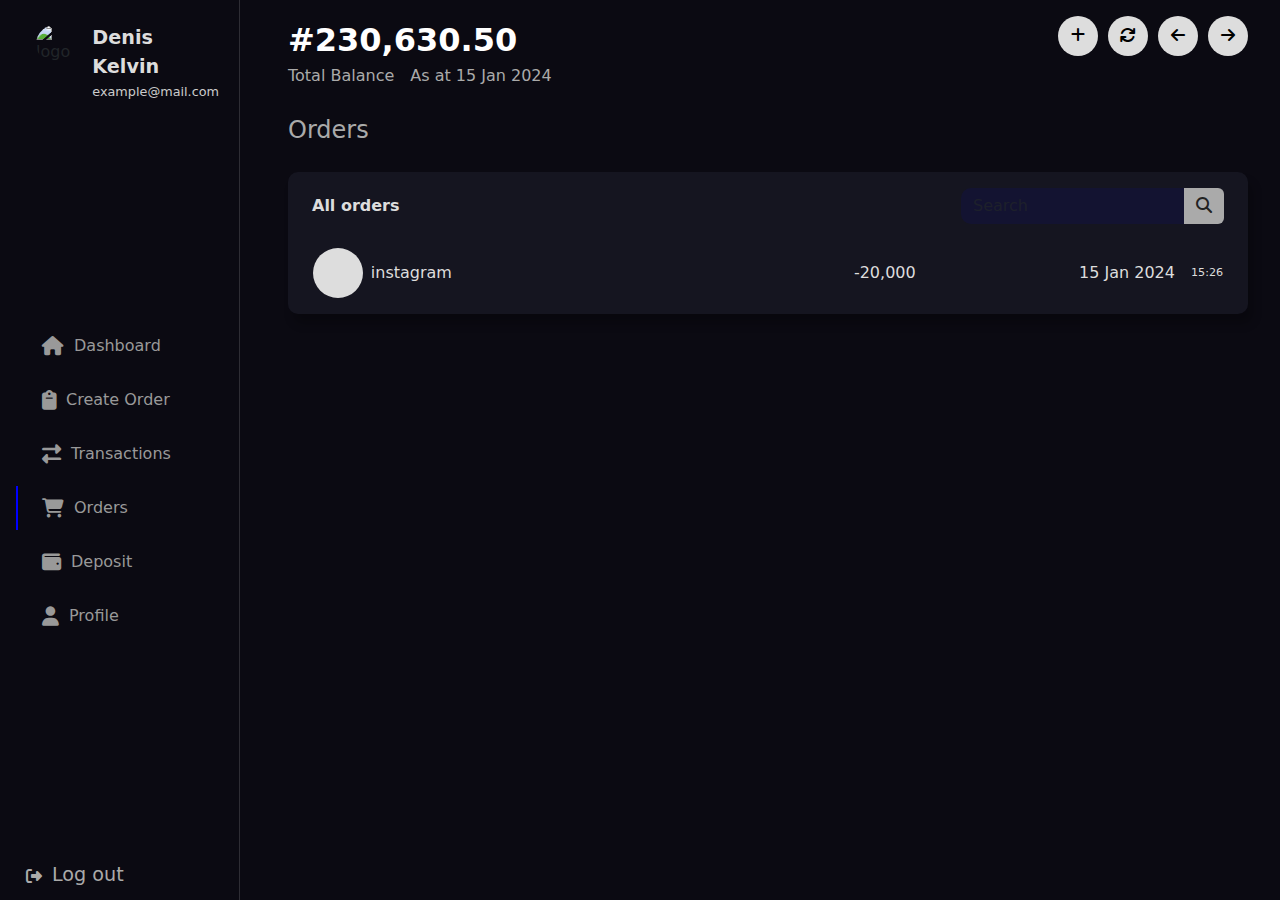
==== allOrders.html @ 399a30d7 "refactor: Improve dashboard.js functionality and optimize code" ====
<!DOCTYPE html>
<html lang="en">
<head>
     <meta charset="UTF-8">
     <meta name="viewport" content="width=device-width, initial-scale=1.0">
     <title>Dashboard</title>
     <!-- BootStrap -->
     <link href="https://cdn.jsdelivr.net/npm/bootstrap@5.3.3/dist/css/bootstrap.min.css" rel="stylesheet" integrity="sha384-QWTKZyjpPEjISv5WaRU9OFeRpok6YctnYmDr5pNlyT2bRjXh0JMhjY6hW+ALEwIH" crossorigin="anonymous">
     <link rel="stylesheet" href="both/bootstrap-5.3.3-dist/css/bootstrap.min.css">
     <link rel="stylesheet" href="both/fontawesome-free-6.4.2-web/css/all.css">
     <!-- Lottie Player -->
      <!-- dotlottie -->
    <script src="https://unpkg.com/@dotlottie/player-component@latest/dist/dotlottie-player.mjs" type="module"></script>
     <link rel="shortcut icon" href="images/eboosterhubs.png" type="image/x-icon">
     <!-- Custom CSS -->
     <!-- <link rel="stylesheet" href="style.css"> -->
     <link rel="stylesheet" href="dashboard.css">
</head>
<body>

     <section class="sidebar">
          <div class="sidebar-wrapper">
               <div class="sidebar-top">
                    <div class="profile">
                         <img src="images/4.jpg" alt="logo">
                    </div>
                    <div class="profile-name">
                         <div class="name">Denis Kelvin</div>
                         <div class="email">example@mail.com</div>
                    </div>
               </div>
               <div class="sidebar-links">
                    <div class="sidebar-link">
                         <a href="/dashboard.html" class="link">
                              <i class="fas fa-house"></i>
                              <span>Dashboard</span>
                         </a>
                    </div>
                    <div class="sidebar-link">
                         <a href="/order.html" class="service link">
                              <i class="fas fa-clipboard"></i>
                              <span>Create Order</span>
                         </a>
                    </div>
                    <div class="sidebar-link">
                         <a href="/transactions.html" class="transaction link">
                              <i class="fas fa-exchange-alt"></i>
                              <span>Transactions</span>
                         </a>
                    </div>
                    <div class="sidebar-link">
                         <a href="/allOrders.html" class="active link">
                              <i class="fas fa-shopping-cart"></i>
                              <span>Orders</span>
                         </a>
                    </div>
                    <div class="sidebar-link">
                         <a href="/deposit.html" class="deposit link">
                              <i class="fas fa-wallet"></i>
                              <span>Deposit</span>
                         </a>
                    </div>
                    <div class="sidebar-link">
                         <a href="/profile.html" class="link">
                              <i class="fas fa-user"></i>
                              <span>Profile</span>
                         </a>
                    </div>
               </div>
               <div class="sidebar-footer">
                    <div class="footer-item">
                         <a href="login.html" class="logout">
                              <i class="fas fa-sign-out-alt"></i>
                              <span>Log out</span>
                         </a>
                    </div>
               </div>
          </div>
     </section>


     <section class="main">
          <section id="orders" class="section orders">
               <div class="sidebar-top profiish">
                    <div class="divpro">
                         <div class="profile">
                              <img src="images/4.jpg" alt="logo">
                         </div>
                         <div class="profile-name">
                              <div class="name">Denis Kelvin</div>
                              <div class="email">example@mail.com</div>
                         </div>
                    </div>
                    <div class="logouts">
                         <a href="login.html" class="logoutss">
                              <i class="fas fa-sign-out-alt"></i>
                         </a>
                    </div>
               </div>
               <div class="d-flex justify-content-between header">
                    <div class="balaces">
                         <div id="balance">#230,630.50</div>
                         <div id="balance-text" class="d-flex gap-3">
                              <div class="text">Total Balance</div>
                              <div class="date">As at 15 Jan 2024</div>
                         </div>
                    </div>
                    <div class="buttons">
                         <button type="button" class="add" id="addOrder"><i class="fa fa-plus"></i></button>
                         <button type="button" class="refresh" id="refreshOrder"><i class="fa fa-refresh"></i></button>
                         <button type="button" class="left"><i class="fa fa-arrow-left"></i></button>
                         <button type="button" class="right"><i class="fa fa-arrow-right"></i></button>
                    </div>
               </div>
               <div class="head my-2">Orders</div>
               <div class="transact">
                    <div class="d-flex justify-content-between align-items-center my-2 heading">
                         <div class="text">All orders</div>
                         <div class="options">
                              <div class="input-group">
                                   <input type="text" class="form-control" id="searchOrders" placeholder="Search">
                                   <button class="btn btn-outline-secondary" type="button" id="searchOrderss"><i class="fa fa-search"></i></button>
                              </div>
                         </div>
                    </div>
                    <div class="mt-3 datalists">
                         <div class="row each">
                              <div class="col-lg-6 col-md-4 d-flex align-items-center gap-2">
                                   <div class="icon"></div>
                                   <div class="trans-type">instagram</div>
                              </div>
                              <div class="col-lg-3 col-md-3 text-center mx-auto d-flex justify-content-center align-items-center">
                                   <div class="trans-amount">-20,000</div>
                              </div>
                              <div class="col-lg-3 col-md-5 ms-auto d-flex justify-content-end align-items-center">
                                   <div class="d-flex align-items-center gap-3">
                                        <div class="trans-date">15 Jan 2024</div>
                                        <div class="trans-time">15:26</div>
                                   </div>
                              </div>
                         </div>
                    </div>
               </div>
          </section>

          <section class="sidebar-links bottom-links">
               <div class="sidebar-link">
                    <a href="#" class="link">
                         <i class="fas fa-house"></i>
                    </a>
               </div>
               <div class="sidebar-link">
                    <a href="/order.html" class="service link">
                         <i class="fas fa-clipboard"></i>
                    </a>
               </div>
               <div class="sidebar-link">
                    <a href="/transactions.html" class="transaction link">
                         <i class="fas fa-exchange-alt"></i>
                    </a>
               </div>
               <div class="sidebar-link">
                    <a href="/allOrders.html" class="active link">
                         <i class="fas fa-shopping-cart"></i>
                    </a>
               </div>
               <div class="sidebar-link">
                    <a href="/deposit.html" class="link">
                         <i class="fas fa-wallet"></i>
                    </a>
               </div>
               <div class="sidebar-link">
                    <a href="/profile.html" class="link">
                         <i class="fas fa-user"></i>
                    </a>
               </div>
          </section>
     </section>

     <div id="alerting"></div>
     <svg xmlns="http://www.w3.org/2000/svg" class="d-none">
          <symbol id="check-circle-fill" viewBox="0 0 16 16">
            <path d="M16 8A8 8 0 1 1 0 8a8 8 0 0 1 16 0zm-3.97-3.03a.75.75 0 0 0-1.08.022L7.477 9.417 5.384 7.323a.75.75 0 0 0-1.06 1.06L6.97 11.03a.75.75 0 0 0 1.079-.02l3.992-4.99a.75.75 0 0 0-.01-1.05z"/>
          </symbol>
          <symbol id="info-fill" viewBox="0 0 16 16">
            <path d="M8 16A8 8 0 1 0 8 0a8 8 0 0 0 0 16zm.93-9.412-1 4.705c-.07.34.029.533.304.533.194 0 .487-.07.686-.246l-.088.416c-.287.346-.92.598-1.465.598-.703 0-1.002-.422-.808-1.319l.738-3.468c.064-.293.006-.399-.287-.47l-.451-.081.082-.381 2.29-.287zM8 5.5a1 1 0 1 1 0-2 1 1 0 0 1 0 2z"/>
          </symbol>
          <symbol id="exclamation-triangle-fill" viewBox="0 0 16 16">
            <path d="M8.982 1.566a1.13 1.13 0 0 0-1.96 0L.165 13.233c-.457.778.091 1.767.98 1.767h13.713c.889 0 1.438-.99.98-1.767L8.982 1.566zM8 5c.535 0 .954.462.9.995l-.35 3.507a.552.552 0 0 1-1.1 0L7.1 5.995A.905.905 0 0 1 8 5zm.002 6a1 1 0 1 1 0 2 1 1 0 0 1 0-2z"/>
          </symbol>
     </svg>

     <!-- Bootstrap  -->
     <script src="https://cdn.jsdelivr.net/npm/@popperjs/core@2.11.8/dist/umd/popper.min.js" integrity="sha384-I7E8VVD/ismYTF4hNIPjVp/Zjvgyol6VFvRkX/vR+Vc4jQkC+hVqc2pM8ODewa9r" crossorigin="anonymous"></script>
     <script src="https://cdn.jsdelivr.net/npm/bootstrap@5.3.3/dist/js/bootstrap.min.js" integrity="sha384-0pUGZvbkm6XF6gxjEnlmuGrJXVbNuzT9qBBavbLwCsOGabYfZo0T0to5eqruptLy" crossorigin="anonymous"></script>
     <script src="both/bootstrap-5.3.3-dist/js/bootstrap.bundle.min.js"></script>
     <!-- Font Awsome -->
     <script src="https://kit.fontawesome.com/2a49fbdbb8.js" crossorigin="anonymous"></script>
     <!-- Lottie Player -->
     <script src="https://unpkg.com/@lottiefiles/lottie-player@latest/dist/lottie-player.js"></script>
     <script src="dashboard.js"></script>
</body>
</html>
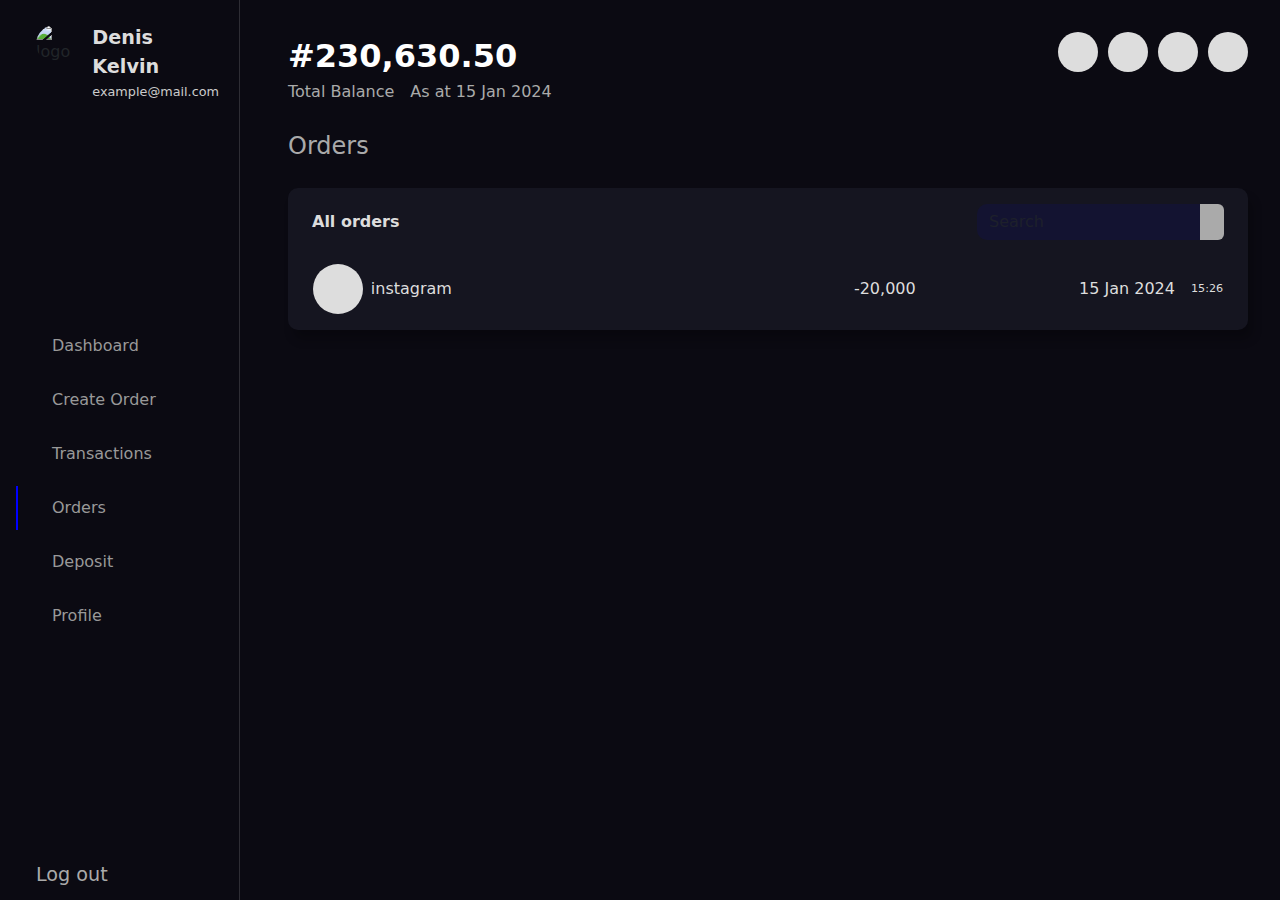
==== commit c3ba0332: "Refactor CSS for responsive design and remove unused code" ====
--- a/allOrders.html
+++ b/allOrders.html
@@ -6,8 +6,6 @@
      <title>Dashboard</title>
      <!-- BootStrap -->
      <link href="https://cdn.jsdelivr.net/npm/bootstrap@5.3.3/dist/css/bootstrap.min.css" rel="stylesheet" integrity="sha384-QWTKZyjpPEjISv5WaRU9OFeRpok6YctnYmDr5pNlyT2bRjXh0JMhjY6hW+ALEwIH" crossorigin="anonymous">
-     <link rel="stylesheet" href="both/bootstrap-5.3.3-dist/css/bootstrap.min.css">
-     <link rel="stylesheet" href="both/fontawesome-free-6.4.2-web/css/all.css">
      <!-- Lottie Player -->
       <!-- dotlottie -->
     <script src="https://unpkg.com/@dotlottie/player-component@latest/dist/dotlottie-player.mjs" type="module"></script>
@@ -133,7 +131,7 @@
                                    <div class="trans-amount">-20,000</div>
                               </div>
                               <div class="col-lg-3 col-md-5 ms-auto d-flex justify-content-end align-items-center">
-                                   <div class="d-flex align-items-center gap-3">
+                                   <div class="d-flex align-items-center gap-3 dates">
                                         <div class="trans-date">15 Jan 2024</div>
                                         <div class="trans-time">15:26</div>
                                    </div>
@@ -193,7 +191,6 @@
      <!-- Bootstrap  -->
      <script src="https://cdn.jsdelivr.net/npm/@popperjs/core@2.11.8/dist/umd/popper.min.js" integrity="sha384-I7E8VVD/ismYTF4hNIPjVp/Zjvgyol6VFvRkX/vR+Vc4jQkC+hVqc2pM8ODewa9r" crossorigin="anonymous"></script>
      <script src="https://cdn.jsdelivr.net/npm/bootstrap@5.3.3/dist/js/bootstrap.min.js" integrity="sha384-0pUGZvbkm6XF6gxjEnlmuGrJXVbNuzT9qBBavbLwCsOGabYfZo0T0to5eqruptLy" crossorigin="anonymous"></script>
-     <script src="both/bootstrap-5.3.3-dist/js/bootstrap.bundle.min.js"></script>
      <!-- Font Awsome -->
      <script src="https://kit.fontawesome.com/2a49fbdbb8.js" crossorigin="anonymous"></script>
      <!-- Lottie Player -->
--- a/style.css
+++ b/style.css
@@ -3,7 +3,7 @@
      margin: 0;
      padding: 0;
      box-sizing: border-box;
-     font-family: 'Poppins', sans-serif;
+     font-family: 'Clash Display', sans-serif;
 }
 :root{
      --primary-color: #0000ff;
@@ -11,14 +11,34 @@
      --dark-color: #333;
      --black: #000;
 }
+body::-webkit-scrollbar{
+     display: none;
+}
+img{
+     width: 100%;
+     height: 100%;
+     object-fit: cover;
+}
+/* h1,h2,h3,h4,h5,h6,p,span,i,div{
+     /* z-index: 2 !important; 
+} */
+h1{
+     font-size: 60px !important;
+}
+
+p{
+     font-size: 20px;
+     opacity: 70%;
+}
 body{
-     background: #242424;
      width: 100vw!important;
      overflow-x: hidden;
      color: var(--secondary-color);
+     background-color: #0b0a12;
+     /* background: #151520; */
 }
 a{
-     text-decoration: none;
+     text-decoration: none !important;
      color: var(--primary-color);
 }
 
@@ -45,14 +65,19 @@
           color: var(--primary-color)!important;
      }
      .btn{
-          border-radius: 25px;
+          border-radius: 10px;
+          border: none;
+          display: flex;
+          align-items: center;
+          gap: 10px;
+          
      }
      .login, .login:hover{
           border: none;
           color: #eee;
      }
      .sign, .sign:hover{
-          background-color: var(--primary-color);
+          background: linear-gradient(#000086,#0000ff);
           color: var(--secondary-color);
      }
      .btn:hover{
@@ -60,14 +85,51 @@
      }
      .navbar-toggler{
           border: none;
-          color: var(--primary-color)!important;
-     }
+          color: #fff!important;
+     }
+}
+section{
+     background: linear-gradient();
+     position: relative;
+     padding: 6rem 10px !important;
+}
+section::after{
+     content: '';
+     position: absolute;
+    width: 200px;
+    height: 200px;
+    background: #0000ff;
+    filter: blur(100px);
+    left: 0 !important;
+    top: 0 !important;
+    border-radius: 50%;
+    
+}
+section::before{
+     content: '';
+     position: absolute;
+     opacity: 50%;
+    width: 200px;
+    height: 200px;
+    background: #0000ff;
+    filter: blur(100px);
+    right: 0 !important;
+    bottom: 0 !important;
+    border-radius: 50%;
+    
+}
+.h-box{
+     width: 400px;
+     height: 500px;
+     background: linear-gradient(#0000ff,#000086,#0a66c2);
 }
 #hero{
-     height: 100vh!important;
-     background: linear-gradient(to right, rgba(0,0,0,0.8), rgba(0,0,0,0.4)),url(images/4-min.jpg);
+     
+     /* background: linear-gradient(to right, rgba(0,0,0,0.8), rgba(0,0,0,0.4)),url(images/4-min.jpg); */
      background-size: cover;
      background-position: top;
+     padding: 0vw  !important;
+     background-repeat: no-repeat;
      .container{
           .text{
                width: 80%;
@@ -138,92 +200,71 @@
      }
 }
 #services{
-     padding: 10vw 0;
-     .img{
+     padding: 2vw 0;
+     .heading{
+          h1{
+               color: #ccc;
+               font-size: 3rem;
+          }
+          h6{
+               color: #aaa;
+               font-size: 1.5rem;
+          }
+     }
+     .createOrde{
+          overflow-x: scroll;
+     }
+     .cards{
           display: flex;
-          flex-direction: column;
-          justify-content: center;
-          border-radius: 25px!important;
-          img{
-               width: 100%;
-               border-radius: 25px!important;
-               height: 100%;
-               object-fit: cover;
-          }
-     }
-     .textss{
-          display: flex;
-          flex-direction: column;
-          justify-content: center;
-          h1{
-               font-size: 3rem;
+          width: max-content;
+          gap: 30px;
+          .card{
+               width: 50vw;
+               height: 50vh;
+               border-radius: 25px;
+          }
+          .icon{
+               top: 2%;
+               right: 2%;
+               i{
+                    font-size: 10rem;
+                    color: #ffffff8e;
+               }
+          }
+          .text{
+               font-size: 5rem;
+               color: #fff;
                font-weight: 600;
-               margin: -10px 0;
-          }
-          h6{
-               font-size: 2.5rem;
-               margin-left: 15px;
-               margin-top: 60px;
-               font-weight: 200;
-          }
-          .service{
-               display: grid;
-               grid-template-columns: repeat(3, 1fr);
-               row-gap: 10px;
-               .item{
-                    display: flex;
-                    flex-direction: column;
-                    justify-content: center;
-                    align-items: center;
-                    .icon{
-                         font-size: 3.5rem;
-                         color: var(--secondary-color);
-                         display: flex;
-                         justify-content: center;
-                         align-items: center;
-                         width: 100%;
-                         height: 150px;
-                         .fa, .fab{
-                              border-radius: 25px!important;
-                              display: flex;
-                              justify-content: center;
-                              align-items: center;
-                              height: 100%;
-                              width: 150px;
-                         }
-                         .fa-youtube{
-                              background-color: #ff0000;
-                         }
-                         .fa-instagram{
-                              background-color: #c32aa3;
-                         }
-                         .fa-facebook{
-                              background-color: #1877f2;
-                         }
-                         .fa-twitter{
-                              background-color: #1da1f2;
-                         }
-                         .fa-linkedin{
-                              background-color: #0a66c2;
-                         }
-                         .fa-tiktok{
-                              background-color: #ee1d52;
-                         }
-                    }
-                    .icon:hover{
-                         animation: echo 5s infinite;
-                    }
-                    .text{
-                         margin: 10px 0;
-                         font-size: 1rem;
-                         color: #ccc;                    
-                    }
-               }
-          }
+               z-index: 10;
+               letter-spacing: 1px;
+               margin-top: 10rem;
+          }
+     }
+     .youtube{
+          background-color: #ff0000;
+     }
+     .instagram{
+          background-color: #c32aa3;
+     }
+     .facebook{
+          background-color: #1877f2;
+     }
+     .twitter{
+          background-color: #1da1f2;
+     }
+     .linkedin{
+          background-color: #0a66c2;
+     }
+     .tiktok{
+          background-color: #ee1d52;
+     }
+     ::-webkit-scrollbar{
+          display: none;
      }
 }
 #product-features{
      padding: 10vw 0;
+     padding-bottom: 0;
      h1{
           color: #ccc;
           font-size: 3rem;
@@ -231,22 +272,32 @@
           margin-bottom: 50px;
      }
      .feature-box{
-          display: flex;
-          flex-direction: column;
-          justify-content: center;
+         display: grid;
+         grid-template-rows: 1fr 1fr 1fr;
           align-items: center;
+          background: #2c2c8b;
+          background: linear-gradient(145deg,#000086, #121262, #010152, #1b1b74);
+          border: 5px solid #0a66c263;
+          border-radius: 20px;
+          height: 250px;
           /* text-align: center; */
+          .feature-head{
+               display: flex;
+               align-items: center;
+               grid-row: span 2 / span 2;
+               gap: 10px;
+          }
           .feature-image{
-               width: 100%;
-               height: 200px;
+               /* height: 200px; */
+               width: 30%;
           }
           .feature-title{
                color: #f0f0ff;
                font-weight: 600;
-               font-size: 1.5rem;
+               font-size: 1.1rem;
           }
           .feature-description{
-               font-size: 1rem;
+               font-size: 15px;
                text-align: left;
                color: #aaa!important;
           }
@@ -254,6 +305,7 @@
 }
 #how-it-works{
      padding: 10vw 0;
+     padding-bottom: 0;
      h1{
           color: #ccc;
           font-size: 3rem;
@@ -288,15 +340,17 @@
 }
 #social {
      padding: 10vw 0;
-     background-color: #242424;
+     padding-bottom: 0;
+     /* background-color: #242424; */
      display: flex;
      justify-content: center;
      align-items: center;
      .container {
           border-radius: 25px;
-          padding: 2rem;
+          padding: 4rem;
           /* box-shadow: 0px 0px 10px var(--black); */
-          background-color: var(--dark-color);
+          background: linear-gradient(145deg,#000086, #121262, #010152, #1b1b74);
+          border: 5px solid #0a66c263;
           /* background-color: #242424; */
           display: flex;
           flex-direction: column;
@@ -358,6 +412,7 @@
 }
 #why{
      padding: 10vw 0;
+     padding-bottom: 0;
      h1{
           color: #ccc;
           font-size: 3rem;
@@ -384,11 +439,11 @@
                     font-weight: 700;
                     margin-bottom: 10px;
                     font-size: 1.5rem;
-               }
-               .text{
-                    color: #ccc;
-                    font-size: 1rem;
-               }
+               }#social {
+                    .contact-info p {
+                        margin: 0.5rem 0;
+                    }
+                }
           }
      }
 }
@@ -397,6 +452,7 @@
 }
 #faqs{
      padding: 10vw 0;
+     padding-bottom: 0;
      .text{
           text-align: left!important;
           color: #ccc;
@@ -408,7 +464,6 @@
                margin-bottom: 30px;
           }
           p{
-               font-size: 1rem;
                width: 80%;
           }
      }     
@@ -447,6 +502,7 @@
 }
 #testimonials{
      padding: 10vw 0;
+     padding-bottom: 0;
      h1{
           color: #ccc;
           font-size: 3rem;
@@ -454,35 +510,41 @@
           margin-bottom: 100px;
      }
      .testimonial-card {
-          background-color: var(--dark-color);
           padding: 20px;
-          border-radius: 25px;
-          box-shadow: 0 4px 8px rgba(0, 0, 0, 0.1);
+          display: grid;
+         grid-template-rows: 1fr 1fr 1fr;
+          align-items: center;
+          background: #2c2c8b;
+          background: linear-gradient(145deg,#000086, #121262, #010152, #1b1b74);
+          border: 5px solid #0a66c263;
+          border-radius: 20px;
+          height: 250px;
      }
      .testimonial-card .quote {
-          font-size: 18px;
           font-style: italic;
           margin-bottom: 15px;
+          color: #ccc;
      }      
      .testimonial-card .author {
           font-weight: bold;
           margin-bottom: 5px;
-          color: #000086;
+          color: #fff;
      }
      .testimonial-card .position {
-          font-size: 14px;
+          color: #777;
+
      }  
 }
 footer{
      padding: 5vw 0;
      padding-bottom: 0;
-     background-color: #111;
+     background-color: #090910;
      a{
           color: #cccccc;
      }
      #footer{
           display: grid;
-          grid-template-columns: repeat(4, 1fr);
+          grid-template-columns: 1fr 1fr;
           gap: 50px;
           padding-bottom: 5vw;
           .one{
@@ -514,17 +576,34 @@
                }
           }
      }
+     .middles{
+          display: grid;
+          grid-template-columns: 1fr 1fr;
+        }
+     .last{
+          margin-top: 20px;
+          padding: 20px 5vw;
+          border-top: 1px solid #333;
+          font-size: 0.7rem;
+          text-align: center;
+     }
+}
+#suscribe{
+     display: flex;
+     justify-content: center;
      .subscribe-forms{
-          h1{
-               font-size: 0.7rem;
+          h2{
+               width: 70%;
+               text-align: center;
                color: var(--secondary-color);
-               margin-bottom: 20px;
+               margin-bottom: 5rem;
           }
           .subscribe-form {
+               width: 100%;
                display: flex;
                flex-direction: column;
-               gap: 10px;
-               width: 300px;
+               justify-content: center;
+               gap: 20px;
                height: 35px;
                .subscribe-input {
                     width: 100%;
@@ -540,9 +619,10 @@
                }        
                .subscribe-btn {
                     width: max-content;
+                    margin: 0 auto;
                     height: max-content;
                     background-color: var(--primary-color);
-                    font-size: 0.7rem;
+                    font-size: 1rem;
                     border: none;
                     padding: 7px 40px;
                     border-radius: 25px;
@@ -555,21 +635,35 @@
                }
           }
      }
-     .last{
-          margin-top: 20px;
-          padding: 20px 5vw;
-          border-top: 1px solid #333;
-          font-size: 0.7rem;
+}
+.nav2{
+     display: flex;
+     flex-direction: row;
+     justify-content: space-between;
+     width: 100vw;
+     padding: 0 2rem;
+     .navbar-brand{
           text-align: center;
+          h1{
+               font-size: 2rem!important;
+               margin-bottom: 0;
+               color: #fff;
+          }
      }
 }
 @media (max-width: 800px){
-     .container{
+     section::before, section::after{
+          z-index: -1;
+     }
+     section {
+          padding: 6rem 0 !important;
+     }
+     .container {
           max-width: 100vw!important;
           width: 100vw !important;
           overflow: hidden;
-     }
-     .navbar-collapse{
+      }
+      .navbar-collapse {
           background-color: #333;
           width: 100%;
           left: 0;
@@ -577,299 +671,410 @@
           position: absolute;
           top: 10vh;
           z-index: 100;
-     }
-     #hero{
-          .text{
-               width: 100vw;
-               height: 80vh;
-               padding: 0 10px;
+      }
+      #hero {
+          /* height: 70vh!important; */
+          p {
+               width: 90%!important;
+          }
+          .col-lg-6{
+               width: 100%!important;
+          }
+          .row{
+               gap: 2rem;
+          }
+      }
+      #services {
+          padding: 1rem;
+          .heading{
+               h1{
+                    font-size: 2.5rem!important;
+               }
+               h6{
+                    font-size: 1.5rem;
+               }
+          }
+          .cards {
+               .card {
+                    width: 10rem!important;
+                    height: 8rem;
+                    .icon{
+                         i{
+                              font-size: 4rem;
+                         }
+                    }
+                    .text {
+                         font-size: 1.2rem;
+                         color: #fff;
+                         font-weight: 600;
+                         z-index: 10;
+                         letter-spacing: 1px;
+                         margin-top: 4rem;
+                    }
+               }
+          }
+          ::-webkit-scrollbar{
+               display: none;
+          }
+     }
+      #social {
+          width: 100vw;
+          .title {
+              font-size: 2rem;
+          }
+          .container {
+              .text-content {
+                  width: 100%;
+              }
+              .support-description {
+                  font-size: 1rem;
+                  width: 100%!important;
+              }
+              .contact-info {
+                  width: 100%;
+              }
+          }
+      }
+      #why {
+          .reasons {
+              grid-template-columns: 1fr;
+              width: 90%;
+              margin: 0 auto;
+              .reason {
+                  margin: 0 auto;
+                  .imag {
+                      font-size: 2rem;
+                  }
+                  .topic {
+                      font-size: 1.3rem;
+                  }
+                  .text {
+                      font-size: 1rem;
+                  }
+              }
+          }
+      }
+      #faqs {
+          .text {
+              h1 {
+                  text-align: center!important;
+              }
+              p {
+                  width: 100%!important;
+              }
+              .btn-outline-light {
+                  padding: 10px 20px;
+                  font-size: 1rem;
+                  margin-top: 20px;
+                  margin-bottom: 20px;
+              }
+          }
+      }
+      #testimonials {
+          .testimonial-card {
+              padding: 10px;
+          }
+          .row {
+              flex-wrap: wrap;
+              justify-content: center;
+          }
+      }
+      footer {
+           .container{
+                overflow: visible!important;
+           }
+               #footer{
+                    grid-template-columns: repeat(2, 1fr);
+                    .one{
+                         .navbar-brand{
+                              font-size: 1.5rem;
+                              img{
+                                   width: 40px;
+                                   height: 40px;
+                              }
+                         }
+                         .story{
+                              font-size: 1rem;
+                         }
+                    }
+                    .two{
+                         display: flex;
+                         justify-content: center;
+                         gap: 20px;
+                         font-size: 1rem;
+                    }
+                    .three, .four{
+                         h1{
+                              font-size: 0.7rem;
+                         }
+                         .links{
+                              a{
+                                   font-size: 0.5rem;
+                              }
+                         }
+                    }
+               }
+               .subscribe-forms{
+                    h1{
+                         font-size: 1rem;
+                    }
+               }
+          }
+          .subscribe-forms {
+              h1 {
+                  font-size: 1rem;
+              }
+          }
+          .last {
+              margin-top: 50px;
+              font-size: 0.5rem;
+              width: 100vw;
+              grid-template-columns: repeat(4, 1fr);
+          }
+      #how-it-works {
+          h1{
+               font-size: 3rem!important;
+          }
+          .row {
+              width: 95%;
+              margin: 0 auto;
+          }
+      }
+      #product-features {
+          text-align: center;
+          h1 {
+              font-size: 3rem!important;
+          }
+      }
+      .col-6 {
+          width: 100%;
+      }
+      .nav2{
+          display: flex;
+          flex-direction: column;
+          justify-content: center;
+          align-items: center;
+          .navbar-brand{
+               text-align: center;
                h1{
                     font-size: 2rem!important;
-               }
-               p{
-                    font-size: 1rem!important;
-               }
-          }
-     }
-    #services{
-          .img{
-               display: none!important;
-          }
-          .textss{
-               h1{
-                    margin-left: 20px;
-                    font-size: 2rem;
-               }
-               h6{
-                    margin-left: 20px;
-                    font-size: 1.5rem;
-               }
-               .service{
-                    .item{
-                         .icon{
-                              font-size: 2.5rem;
-                         }
-                         .text{
-                              font-size: 1.2rem;
-                         }
-                    }
-               }
-          }
-     }
-     #social{
-          width: 100vw;
+                    margin-bottom: 0;
+               }
+          }
+          .collapses .navbar-nav{
+               display: flex;
+               flex-direction: row!important;
+               justify-content: space-between;
+               gap: 50px;
+               align-items: center;
+          }
+          .collapses{
+               overflow-x: hidden;
+               width: 100vw;
+               .navbar-nav{
+                    overflow-x: scroll;
+                    padding: 0 20px;
+                    /* gap: 50px!important; */
+                    /* justify-content: center; */
+               }
+               ::-webkit-scrollbar{
+                    display: none;
+               }
+          }
+      }
+      #faqs {
+          .text {
+              p {
+               text-align: center;
+              }
+          }
+     }
+     .cos{
+          display: none!important;
+     }
+     .heading{
+          padding: 0 1rem;
+     }
+     #product-features .row{
+          padding: 0 0.5rem;
+     }
+     #social {
+          .contact-info p {
+               font-size: 12px;
+          }
+      }
+}
+@media (min-width: 300px) and (max-width: 750px) {
+     .container {
+         max-width: 100vw!important;
+         width: 100vw !important;
+         overflow: hidden;
+     }
+     .navbar-collapse {
+         background-color: #333;
+         width: 100%;
+         left: 0;
+         padding: 30px;
+         position: absolute;
+         top: 15vh;
+         z-index: 100;
+     }
+     #hero {
+         height: max-content!important;
+     }
+     #social {
+         width: 100vw;
+         .title {
+             font-size: 2rem;
+         }
+         .container {
+             .text-content {
+                 width: 100%;
+             }
+             .support-description {
+                 font-size: 1rem;
+                 width: 100%!important;
+             }
+             .contact-info {
+                 width: 100%;
+             }
+         }
+     }
+     #why {
+          h1{
+               font-size: 2.5rem!important;
+          }
+         .reasons {
+             grid-template-columns: 1fr;
+             width: 90%;
+             margin: 0 auto;
+             .reason {
+                 margin: 0 auto;
+                 .imag {
+                     font-size: 2rem;
+                 }
+                 .topic {
+                     font-size: 1.3rem;
+                 }
+                 .text {
+                     font-size: 1rem;
+                     text-align: center;
+                 }
+             }
+         }
+     }
+     #faqs {
+         .text {
+             h1 {
+               font-size: 2.5rem!important;
+               text-align: center!important;
+             }
+             p {
+                 width: 100%!important;
+             }
+             .btn-outline-light {
+                 padding: 10px 20px;
+                 font-size: 1rem;
+                 margin-top: 20px;
+                 margin-bottom: 20px;
+             }
+         }
+     }
+     #testimonials {
+          h1{
+               font-size: 2.5rem!important;
+
+          }
+         .testimonial-card {
+             padding: 10px;
+         }
+         .row {
+             flex-wrap: wrap;
+             justify-content: center;
+         }
+     }
+     footer {
           .container{
-               .text-content{
-                    width: 100%;
-               }
-               .support-description {
-                    width: 80%;
-               }
-               .contact-info{
-                    width: 100%;
-               }
-          }
-     }
-     #why{
-          .reasons{
-               grid-template-columns: 1fr;
-               .reason{
-                    margin: 0 auto;
-                    .imag{
-                         font-size: 2rem;
-                    }
-                    .topic{
-                         font-size: 1.3rem;
-                    }
-                    .text{
+               overflow: visible!important;
+          }
+         #footer {
+             grid-template-columns: 1fr!important;
+             .one {
+                 .navbar-brand {
+                     font-size: 1.5rem;
+                     img {
+                         width: 40px;
+                         height: 40px;
+                     }
+                 }
+                 .story {
+                     font-size: 1rem;
+                 }
+             }
+             .two {
+                 display: flex;
+                 justify-content: center;
+                 gap: 20px;
+                 font-size: 1rem;
+                 width: 50%;
+             }
+             .three {
+               width: 50%;
+                 h1 {
+                     font-size: 1rem;
+                 }
+                 .links {
+                     a {
                          font-size: 1rem;
-                    }
-               }
-          }
-     }
-     #faqs{
-          .btn-outline-light{
-               padding: 10px 20px;
-               font-size: 1rem;
-          }
-     }
-     #testimonials{
-          .testimonial-card{
-               padding: 10px;
-          }
-          .testimonial-card .quote{
-               font-size: 1rem;
-          }
-          .testimonial-card .author{
-               font-size: 1rem;
-          }
-          .testimonial-card .position{
-               font-size: 0.8rem;
-          }
-          .row{      
-               flex-wrap: wrap;
+                     }
+                 }
+             }
+             .middles{
+               display: flex;
                justify-content: center;
-          }
-     }
-     footer{
-          #footer{
-               grid-template-columns: repeat(2, 1fr);
-               .one{
-                    .navbar-brand{
-                         font-size: 1.5rem;
-                         img{
-                              width: 40px;
-                              height: 40px;
-                         }
-                    }
-                    .story{
-                         font-size: 0.5rem;
-                    }
-               }
-               .two{
-                    display: flex;
-                    justify-content: center;
-                    gap: 20px;
-                    font-size: 1rem;
-               }
-               .three, .four{
-                    h1{
-                         font-size: 0.7rem;
-                    }
-                    .links{
-                         a{
-                              font-size: 0.5rem;
-                         }
-                    }
-               }
-          }
-          .subscribe-forms{
-               h1{
-                    font-size: 1rem;
-               }
-          }
-     }
-     #how-it-works{
-          .row{
-               width: 95%;
-               margin: 0 auto;
-          }
-     }
-     #why{
-          .reasons{
-               width: 90%;
-               margin: 0 auto;
-          }
-     }
-}
-@media (max-width: 450px){
-     #hero{
+             }
+         }
+         .subscribe-forms {
+             h1 {
+                 font-size: 1rem;
+             }
+         }
+         .last {
+             margin-top: 50px;
+             font-size: 0.5rem;
+             width: 100vw;
+             grid-template-columns: repeat(4, 1fr);
+         }
+     }
+     #how-it-works {
+         .row {
+             width: 95%;
+             margin: 0 auto;
+         }
+     }
+     #product-features {
+         text-align: center;
+         h1 {
+             font-size: 2.5rem!important;
+         }
+         .feature-description{
+          text-align: center!important;
+         }
+         .feature-box{
+          box-shadow: 0 4px 8px rgba(0, 0, 0, 0.1);
+         }
+     }
+     .col-6 {
+         width: 100%;
+     }
+     #suscribe {
+          .subscribe-forms {
+              h2 {
+               font-size: 2rem;
+              }
+          }
+     }
+     .subscribe-form {
           height: max-content!important;
-          .text {
-               height: 75vh!important;
-               h1{
-                    font-size: 1.5rem!important;
-               }
-               p{
-                    font-size: 0.8rem!important;
-                    width: 90%;
-               }
-          }
-     }
-     .service{
-          grid-template-columns: repeat(2, 1fr)!important;
-          row-gap: 0!important;
-          margin-left: 10px;
-          .item{
-               height: 80%!important;
-          }
-          .fa, .fab {
-               /* height: 60%!important; */
-               width: 80%!important;
-          }
-          .text{
-               margin: 0!important;
-          }
-     }
-     #product-features {
-          text-align: center;
-          h1{
-               font-size: 2rem!important;
-          }
-      }
-     .col-6{
-          width: 100%;
-     }
-     #faqs{
-          .text{
-               h1{
-                    text-align: center!important;
-               }
-               p{
-                    width: 100%!important;
-               }
-               .btn-outline-light{
-                    margin-top: 20px;
-                    margin-bottom: 20px;
-               }
-          }
-     }
-     footer{
-          #footer{
-               grid-template-columns: 1fr!important;
-               .one{
-                    .navbar-brand{
-                         font-size: 1.5rem;
-                         img{
-                              width: 40px;
-                              height: 40px;
-                         }
-                    }
-                    .story{
-                         font-size: 0.5rem;
-                    }
-               }
-               .two{
-                    display: flex;
-                    justify-content: center;
-                    gap: 20px;
-                    font-size: 1rem;
-               }
-               .three, .four{
-                    h1{
-                         font-size: 0.7rem;
-                    }
-                    .links{
-                         a{
-                              font-size: 0.5rem;
-                         }
-                    }
-               }
-          }
-          .subscribe-forms{
-               h1{
-                    font-size: 1rem;
-               }
-          }
-          .last{
-               margin-top: 50px;
-               font-size: 0.5rem;
-               width: 100vw;
-               grid-template-columns: repeat(4,1fr);
-          }
-     }
-}
-@media (max-width: 350px){
-     #hero{
-          .text{
-               width: 100%!important;
-               p{
-                    width: 100%!important;
-                    font-size: 0.7rem;
-               }
-          }
-     }
-     .img{
-          display: none!important;
-     }
-     #social {
-          .title {
-               font-size: 2rem;
-          }
-          .support-description {
-              font-size: 1rem;
-              width: 100%!important;
-          }
-     }
-     section h1{
-          font-size: 2rem!important;
-     }
-     #footer{
-          grid-template-columns: 1fr!important;
-          .one{
-               .navbar-brand{
-                    font-size: 1rem;
-                    img{
-                         width: 30px;
-                         height: 30px;
-                    }
-               }
-               .story{
-                    font-size: 0.5rem;
-               }
-          }
-          .two{
-               font-size: 0.8rem;
-          }
-          .three, .four{
-               h1{
-                    font-size: 0.5rem;
-               }
-               .links{
-                    a{
-                         font-size: 0.3rem;
-                    }
-               }
-          }
-     }
-}+     }
+ }--- a/dashboard.css
+++ b/dashboard.css
@@ -139,7 +139,7 @@
 }
 .main{
      width: 100%;
-     padding: 1rem 2rem;
+     padding: 2rem 2rem;
      overflow-y: auto;
 }
 ::-webkit-scrollbar{
@@ -312,7 +312,7 @@
                          background-color: #0000ff;
                          color: #ddd;
                          float: right;
-                         width: 50%;
+                         width: 50%!important;
                          border: none;
                          border-radius: 10px;
                          font-size: 1.2rem;
@@ -336,22 +336,98 @@
      display: none;
 }
 #dashboard{
-     header{
-          margin: 3rem 0;
+     overflow-x: hidden;
+     .createOrde{
+          overflow-x: scroll;
+     }
+     .cards{
           display: flex;
-          justify-content: space-between;
+          width: max-content;
+          gap: 20px;
+          .card{
+               width: 11rem;
+               height: 10rem;
+          }
+          .icon{
+               top: 2%;
+               right: 2%;
+               i{
+                    font-size: 5rem;
+                    color: #ffffff8e;
+               }
+          }
+          .text{
+               font-size: 1.5rem;
+               color: #fff;
+               font-weight: 600;
+               z-index: 10;
+               letter-spacing: 1px;
+               margin-top: 5rem;
+          }
+     }
+     .youtube{
+          background-color: #ff0000;
+     }
+     .instagram{
+          background-color: #c32aa3;
+     }
+     .facebook{
+          background-color: #1877f2;
+     }
+     .twitter{
+          background-color: #1da1f2;
+     }
+     .linkedin{
+          background-color: #0a66c2;
+     }
+     .tiktok{
+          background-color: #ee1d52;
+     }
+     a{
+          text-decoration: none;
+          color: #999;
+     }
+     .addmoney {
+          padding: 0px 10px;
+          border-radius: 20px;
+          background-color: #0000ff5a;
+          color: white;
+          border: none;
+          font-size: 700;
+          font-size: 1rem;
+          cursor: pointer;
+          transition: all 0.3s;
+          display: flex;
           align-items: center;
-          height: 30vh;
-          .welcome {
-               font-size: 2.5rem;
-               font-weight: 700;
+          justify-content: center;
+          gap: 5px;
+        }
+        .addmoney:hover {
+          background-color: whitesmoke;
+          color: #0000ff5a;
+        }
+        .plussign {
+          font-size: 1rem;
+          display: flex;
+          align-items: center;
+          justify-content: center;
+        }
+        .mainTop{
+          margin-bottom: 1rem;
+          .message{
+               display: flex;
+               font-size: 1.5rem;
+               align-items: center;
+               gap: 10px;
+          }
+          .name{
                color: #ddd;
-               span{
-                    font-style: italic;
-                    color: #ddd;
-                    border-bottom: 1px solid #0000ff;
-               }
-          }
+               font-weight: 600;
+          }
+        .welcome{
+          font-weight: 200;
+          color: #ddd;
+        }
      }
 }
 .head{
@@ -442,43 +518,90 @@
 input::placeholder{
      color: #ddd;
 }
-.profiish{
+.profiish, .lOGO, .profilee{
      display: none;
 }
-@media (max-width: 800px){
-     .each{
-          width: 100%;
-          .icon{
-               width: 30px!important;
-               height: 30px!important;
-          }
-     }
-     .transact {
-          .input-group {
+.heading{
+     .text{
+          font-weight: 700;
+          font-size: 1rem;
+          color: #ddd;
+     }
+}
+#order{
+     form{
+          width: 70%;
+          .input-group{
+               display: flex;
+               flex-direction: column;
+               padding: 0.5rem 0;
+          }
+          .search{
+               width: 50%;
+               margin-left: auto;
+               display: flex;
+               flex-direction: row;
+               background-color: #151520;
+               box-shadow: 5px 10px 10px rgba(0, 0, 0, 0.237);
                border-radius: 10px;
-               width: 70%;
-               float: right;
-          }
-     }
-     #deposit {
-          form {
-               margin-top: 2rem;
-              padding: 0!important;
-          }
-     }
-     .left{
-          margin-bottom: 30px;
-     }
-     .right{
-          width: 100%!important;
-     }
-     #profile {
-          header {
-              padding: 0;
-          }
-     }
-}
-@media (max-width: 450px){
+               input{
+                    background-color: transparent;
+                    border: none;
+               }
+               input:focus{
+                    box-shadow: none;
+                    color: #ddd;
+                    outline: none;
+               }
+               .btn{
+                    background-color: #aaa;
+                    color: #222;
+                    border: none;
+               }
+               .btn:hover{
+                    background-color: #aaa;
+                    color: #222;
+               }
+          }
+          label{
+               font-size: 1.2rem;
+               color: #ddd;
+               font-weight: 600;
+               margin-bottom: 0.3rem;
+          }
+          input, select, textarea{
+               width: 100%;
+               border-radius: 10px;
+               border: none;
+               margin-top: 0rem;
+               background-color: #151520;
+               box-shadow: 5px 10px 10px rgba(0, 0, 0, 0.237);
+               color: #ddd;
+          }
+          select{
+               text-indent: 10px;
+          }
+          input:focus, select:focus{
+               box-shadow: 5px 10px 10px rgba(0, 0, 0, 0.237);
+               outline: none;
+          }
+          #ordeer{
+               font-weight: bold;
+               color: white;
+               cursor: pointer;
+               border: none;
+               background-color: #0000ff;
+               margin-top: 30px;
+               margin-left: auto;       
+               padding: 1rem 1.5rem;
+               border-radius: 30px;
+          }
+          .text{
+               color: #999;
+          }
+     }
+}
+@media (min-width: 300px) and (max-width: 800px){
      body{
           grid-template-columns: 1fr;
           height: max-content;
@@ -503,14 +626,6 @@
               }
           }
      }
-     #profile {
-          header{
-               padding: 0;
-          }
-          form {
-              padding: 1rem;
-          }
-      }
       .bottom-links{
           padding: 1rem 2rem;
           background-color: #000000;
@@ -553,18 +668,6 @@
                button:hover{
                     background-color: #0000ff;
                     color: #ddd;
-               }
-          }
-     }
-     header{
-          flex-direction: column;
-          height: max-content!important;
-          .welcome{
-               font-size: 1.5rem!important;
-          }
-          .images{
-               dotlottie-player{
-                    width: 100%!important;
                }
           }
      }
@@ -611,6 +714,61 @@
                }
           }
      }
+     #dashboard{
+          .header{
+               .buttons{
+                    display: none!important;
+               }
+          }
+          .profiish{
+               .profiish{
+                    flex-direction: row!important;
+               }
+          }
+          .cards {
+               .card {
+                    width: 10rem!important;
+                    height: 8rem;
+                    .icon{
+                         i{
+                              font-size: 4rem;
+                         }
+                    }
+                    .text {
+                         font-size: 1.5rem;
+                         color: #fff;
+                         font-weight: 600;
+                         z-index: 10;
+                         letter-spacing: 1px;
+                         margin-top: 4rem;
+                    }
+               }
+          }
+          .profilee{
+               width: 50px;
+               height: 50px;
+               border-radius: 50%;
+               display: block;
+               img{
+                    width: 100%;
+                    height: 100%;
+                    object-fit: cover;
+                    border-radius: 50%;
+               }
+          }
+          .message{
+               flex-direction: column;
+               align-items: start!important;
+          }
+     }
+     .lOGO{
+          opacity: .05;
+          top: -22%;
+          left: -26%;
+          width: 150vw;
+          height: 50vh;
+          z-index: -1;
+     }
      .col-md-4{
           width: 30%;
      }
@@ -635,4 +793,33 @@
                display: none;
           }
      }
+     #order{
+          form{
+               width: 100%;
+          }
+     }
+     #profile {
+          header{
+               padding: 0;
+          }
+          form {
+              padding: 1rem;
+              .right{
+                    width: 100%;
+                    #save, #cancel{
+                         width: 100%!important;
+                    }
+              }
+          }
+      }
+      .each, .trans-type, .trans-amount, .trans-date, .trans-time{
+          font-size: 1rem!important;
+      }
+      .dates{
+          flex-direction: column;
+          gap: 0px !important;
+      }
+      .prfi{
+          height: 300px!important;
+     }
 }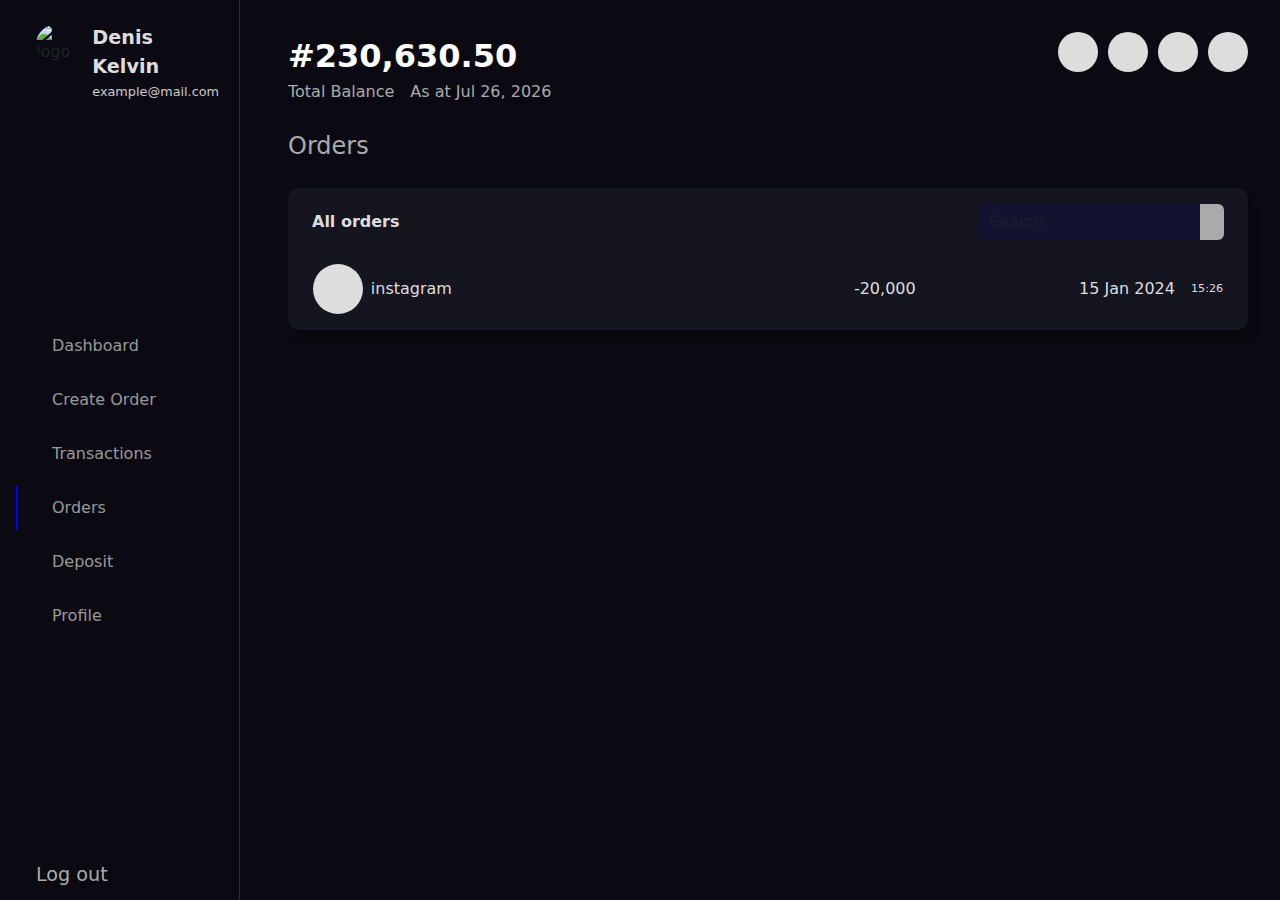
==== commit 79e269eb: "Refactor CSS for responsive design and update background color" ====
--- a/allOrders.html
+++ b/allOrders.html
@@ -100,12 +100,12 @@
                          <div id="balance">#230,630.50</div>
                          <div id="balance-text" class="d-flex gap-3">
                               <div class="text">Total Balance</div>
-                              <div class="date">As at 15 Jan 2024</div>
+                              <div id="current-date" class="date">As at</div>
                          </div>
                     </div>
                     <div class="buttons">
-                         <button type="button" class="add" id="addOrder"><i class="fa fa-plus"></i></button>
-                         <button type="button" class="refresh" id="refreshOrder"><i class="fa fa-refresh"></i></button>
+                         <button type="button" class="add" id="addOrder" onclick=" window.location='order.html'"><i class="fa fa-plus"></i></button>
+                         <button type="button" class="refresh" id="refreshOrder" onclick=" window.location.reload()"><i class="fa fa-refresh"></i></button>
                          <button type="button" class="left"><i class="fa fa-arrow-left"></i></button>
                          <button type="button" class="right"><i class="fa fa-arrow-right"></i></button>
                     </div>
@@ -143,7 +143,7 @@
 
           <section class="sidebar-links bottom-links">
                <div class="sidebar-link">
-                    <a href="#" class="link">
+                    <a href="/dashboard.html" class="link">
                          <i class="fas fa-house"></i>
                     </a>
                </div>
@@ -158,7 +158,7 @@
                     </a>
                </div>
                <div class="sidebar-link">
-                    <a href="/allOrders.html" class="active link">
+                    <a href="#" class="active link">
                          <i class="fas fa-shopping-cart"></i>
                     </a>
                </div>
@@ -195,6 +195,15 @@
      <script src="https://kit.fontawesome.com/2a49fbdbb8.js" crossorigin="anonymous"></script>
      <!-- Lottie Player -->
      <script src="https://unpkg.com/@lottiefiles/lottie-player@latest/dist/lottie-player.js"></script>
-     <script src="dashboard.js"></script>
+     <script>
+          window.onload = function() {
+               const currentDate = new Date().toLocaleDateString('en-US', {
+                    year: 'numeric',
+                    month: 'short',
+                    day: 'numeric'
+               });
+               document.getElementById('current-date').innerText = `As at ${currentDate}`;
+          }
+     </script>
 </body>
 </html>--- a/dashboard.css
+++ b/dashboard.css
@@ -403,8 +403,8 @@
           gap: 5px;
         }
         .addmoney:hover {
-          background-color: whitesmoke;
-          color: #0000ff5a;
+          background-color: 0000ff5a;
+          color: #fff;
         }
         .plussign {
           font-size: 1rem;
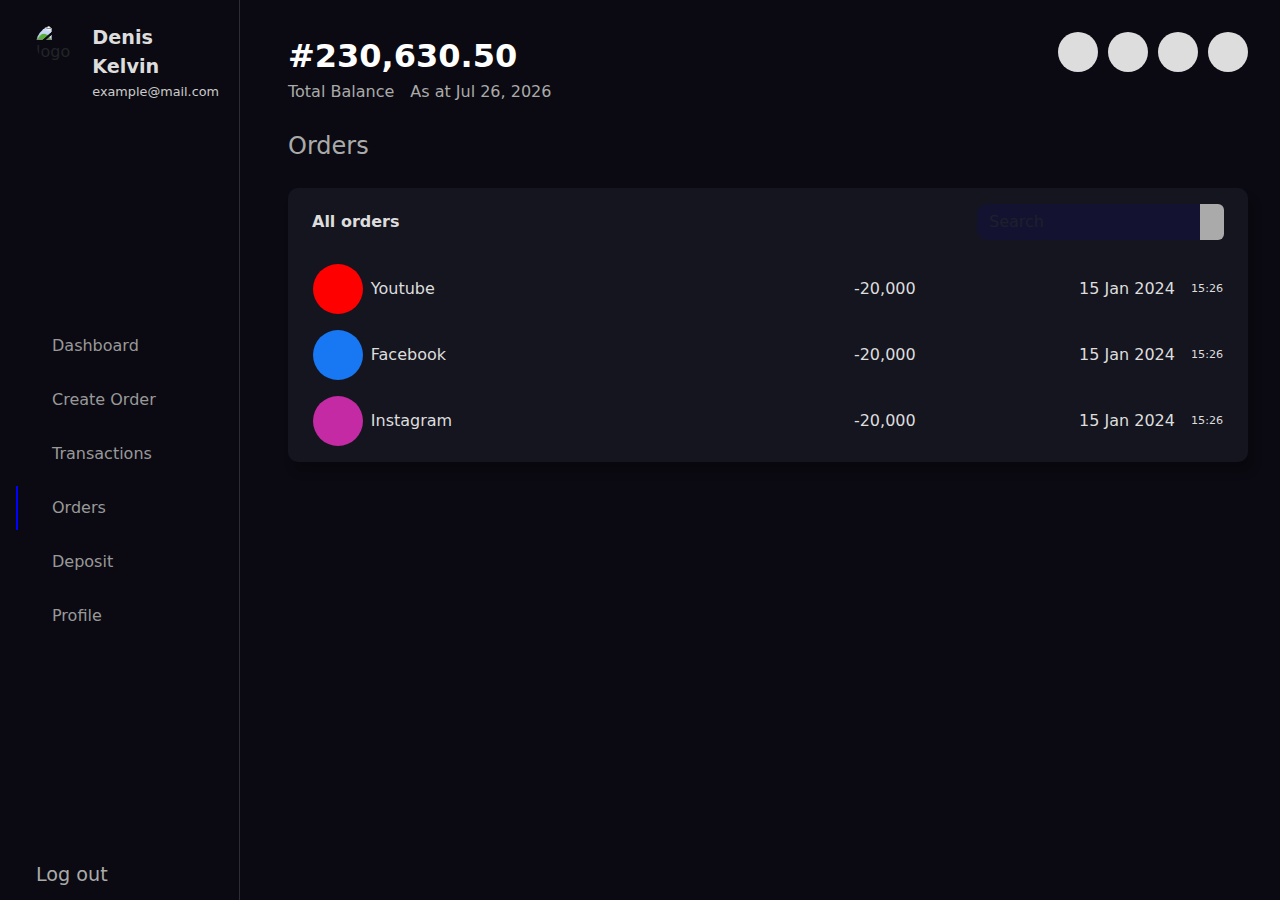
==== commit 24239987: "Refactor CSS for responsive design and remove unused code" ====
--- a/allOrders.html
+++ b/allOrders.html
@@ -124,8 +124,8 @@
                     <div class="mt-3 datalists">
                          <div class="row each">
                               <div class="col-lg-6 col-md-4 d-flex align-items-center gap-2">
-                                   <div class="icon"></div>
-                                   <div class="trans-type">instagram</div>
+                                   <div class="icon youtube"><i class="fa fa-youtube" aria-hidden="true"></i></div>
+                                   <div class="trans-type">youtube</div>
                               </div>
                               <div class="col-lg-3 col-md-3 text-center mx-auto d-flex justify-content-center align-items-center">
                                    <div class="trans-amount">-20,000</div>
@@ -137,6 +137,36 @@
                                    </div>
                               </div>
                          </div>
+                         <div class="row each">
+                              <div class="col-lg-6 col-md-4 d-flex align-items-center gap-2">
+                                   <div class="icon facebook"><i class="fa fa-facebook" aria-hidden="true"></i></div>
+                                   <div class="trans-type">facebook</div>
+                              </div>
+                              <div class="col-lg-3 col-md-3 text-center mx-auto d-flex justify-content-center align-items-center">
+                                   <div class="trans-amount">-20,000</div>
+                              </div>
+                              <div class="col-lg-3 col-md-5 ms-auto d-flex justify-content-end align-items-center">
+                                   <div class="d-flex align-items-center gap-3 dates">
+                                        <div class="trans-date">15 Jan 2024</div>
+                                        <div class="trans-time">15:26</div>
+                                   </div>
+                              </div>
+                         </div>
+                         <div class="row each">
+                              <div class="col-lg-6 col-md-4 d-flex align-items-center gap-2">
+                                   <div class="icon instagram"><i class="fa fa-instagram" aria-hidden="true"></i></div>
+                                   <div class="trans-type">instagram</div>
+                              </div>
+                              <div class="col-lg-3 col-md-3 text-center mx-auto d-flex justify-content-center align-items-center">
+                                   <div class="trans-amount">-20,000</div>
+                              </div>
+                              <div class="col-lg-3 col-md-5 ms-auto d-flex justify-content-end align-items-center">
+                                   <div class="d-flex align-items-center gap-3 dates">
+                                        <div class="trans-date">15 Jan 2024</div>
+                                        <div class="trans-time">15:26</div>
+                                   </div>
+                              </div>
+                         </div>
                     </div>
                </div>
           </section>
@@ -174,19 +204,6 @@
                </div>
           </section>
      </section>
-
-     <div id="alerting"></div>
-     <svg xmlns="http://www.w3.org/2000/svg" class="d-none">
-          <symbol id="check-circle-fill" viewBox="0 0 16 16">
-            <path d="M16 8A8 8 0 1 1 0 8a8 8 0 0 1 16 0zm-3.97-3.03a.75.75 0 0 0-1.08.022L7.477 9.417 5.384 7.323a.75.75 0 0 0-1.06 1.06L6.97 11.03a.75.75 0 0 0 1.079-.02l3.992-4.99a.75.75 0 0 0-.01-1.05z"/>
-          </symbol>
-          <symbol id="info-fill" viewBox="0 0 16 16">
-            <path d="M8 16A8 8 0 1 0 8 0a8 8 0 0 0 0 16zm.93-9.412-1 4.705c-.07.34.029.533.304.533.194 0 .487-.07.686-.246l-.088.416c-.287.346-.92.598-1.465.598-.703 0-1.002-.422-.808-1.319l.738-3.468c.064-.293.006-.399-.287-.47l-.451-.081.082-.381 2.29-.287zM8 5.5a1 1 0 1 1 0-2 1 1 0 0 1 0 2z"/>
-          </symbol>
-          <symbol id="exclamation-triangle-fill" viewBox="0 0 16 16">
-            <path d="M8.982 1.566a1.13 1.13 0 0 0-1.96 0L.165 13.233c-.457.778.091 1.767.98 1.767h13.713c.889 0 1.438-.99.98-1.767L8.982 1.566zM8 5c.535 0 .954.462.9.995l-.35 3.507a.552.552 0 0 1-1.1 0L7.1 5.995A.905.905 0 0 1 8 5zm.002 6a1 1 0 1 1 0 2 1 1 0 0 1 0-2z"/>
-          </symbol>
-     </svg>
 
      <!-- Bootstrap  -->
      <script src="https://cdn.jsdelivr.net/npm/@popperjs/core@2.11.8/dist/umd/popper.min.js" integrity="sha384-I7E8VVD/ismYTF4hNIPjVp/Zjvgyol6VFvRkX/vR+Vc4jQkC+hVqc2pM8ODewa9r" crossorigin="anonymous"></script>
@@ -203,6 +220,26 @@
                     day: 'numeric'
                });
                document.getElementById('current-date').innerText = `As at ${currentDate}`;
+
+               // Search functionality
+               const searchInput = document.getElementById('searchOrders');
+               const searchButton = document.getElementById('searchOrderss');
+               const transactions = document.querySelectorAll('.each');
+
+               const filterTransactions = () => {
+                    const filter = searchInput.value.toLowerCase();
+                    transactions.forEach(transaction => {
+                    const transType = transaction.querySelector('.trans-type').innerText.toLowerCase();
+                    if (transType.includes(filter)) {
+                         transaction.style.display = 'flex';
+                    } else {
+                         transaction.style.display = 'none';
+                    }
+                    });
+               };
+
+               searchInput.addEventListener('input', filterTransactions);
+               searchButton.addEventListener('click', filterTransactions);
           }
      </script>
 </body>
--- a/dashboard.css
+++ b/dashboard.css
@@ -12,38 +12,64 @@
      height: 100%;
      object-fit: cover;
 }
-#alerting{
-     position: fixed;
-     right: 0;
-     z-index: 1000000000;
-     top: 10%;
-     .alert{        
-          width: 300px;
+.trans-type{
+     text-transform: capitalize;
+}
+.payment{
+     display: flex;
+     gap: 10px;
+     align-items: center;
+     .img{
+          width: 50px;
           height: 50px;
-          animation-name: rollin;
-          animation-duration: 0.5s;
-          animation-timing-function: ease;
-          animation-fill-mode: forwards;
-     }
-     svg{
-          width: 20px;
-     }
-     div{
-          font-size: 12px;
-     }
-     .alert-primary{
-          background-color: #2A6DA8;
-     }
-     .alert-danger{
+          border-radius: 50%;
+          display: flex;
+          justify-content: center;
+          align-items: center;
+          img{
+               width: 100%;
+               height: 100%;
+               object-fit: cover;
+               border-radius: 50%;
+          }
+     }
+     .text{
+          font-size: 1.2rem;
+          font-weight: 600;
+          color: #ddd;
+     }
+}
+.youtube{
+     background-color: #ff0000;
+}
+.instagram{
+     background-color: #c32aa3;
+}
+.facebook{
+     background-color: #1877f2;
+}
+.twitter{
+     background-color: #1da1f2;
+}
+.linkedin{
+     background-color: #0a66c2;
+}
+.tiktok{
+     background-color: #ee1d52;
+}
+     .danger{
           background-color: #ff0000;
      }
-     .alert-success{
+     .success{
           background-color: #019f01;
      }
-     .alert-warning{
+     .warning{
           background-color: #ffcc00;
      }
-}
+     .trans-id{
+          font-size: 0.7rem;
+          color: #ddd;
+     }
 .sidebar{
      width: 15rem;
      background-color: #0b0a12;
@@ -184,9 +210,9 @@
                     color: #ddd;
                     font-weight: 600;
                }
-               input, select{
+               input, .payment{
                     width: 100%;
-                    padding: 1rem;
+                    padding: 0.75rem;
                     border-radius: 10px;
                     border: none;
                     margin-top: 0rem;
@@ -194,10 +220,7 @@
                     box-shadow: 5px 10px 10px rgba(0, 0, 0, 0.237);
                     color: #ddd;
                }
-               select{
-                    text-indent: 10px;
-               }
-               input:focus, select:focus{
+               input:focus{
                     box-shadow: 5px 10px 10px rgba(0, 0, 0, 0.237);
                     outline: none;
                }
@@ -251,13 +274,8 @@
                          height: 100%;
                          object-fit: cover;
                     }
-                    .icon{
-                         font-size: 1.5rem;
-                         position: absolute;
-                         top: 0.5rem;
-                         left: 1rem;
-                         color: #0000ff;
-                         cursor: pointer;
+                    #dummy-pic{
+                         z-index: 2;
                     }
                }
                label{
@@ -364,24 +382,6 @@
                letter-spacing: 1px;
                margin-top: 5rem;
           }
-     }
-     .youtube{
-          background-color: #ff0000;
-     }
-     .instagram{
-          background-color: #c32aa3;
-     }
-     .facebook{
-          background-color: #1877f2;
-     }
-     .twitter{
-          background-color: #1da1f2;
-     }
-     .linkedin{
-          background-color: #0a66c2;
-     }
-     .tiktok{
-          background-color: #ee1d52;
      }
      a{
           text-decoration: none;
@@ -480,7 +480,6 @@
      .datalist, .datalists{
           .each{
                padding: 0.5rem 0.3rem;
-               text-align: center;
                background-color: transparent;
                font-size: 1rem;
                margin: 0 auto;
@@ -490,7 +489,13 @@
                     width: 50px;
                     height: 50px;
                     border-radius: 50%;
-                    background-color: #ddd;
+                    display: flex;
+                    justify-content: center;
+                    align-items: center;
+                    i{
+                         font-size: 2rem;
+                         color: #fff;
+                    }
                }
                .trans-time{
                     font-size: 0.7rem;
@@ -529,6 +534,14 @@
      }
 }
 #order{
+     .order-body{
+          display: flex;
+          flex-direction: column;
+          align-items: center;
+          .head{
+               margin-right: 55%!important;
+          }
+     }
      form{
           width: 70%;
           .input-group{
@@ -572,7 +585,8 @@
           input, select, textarea{
                width: 100%;
                border-radius: 10px;
-               border: none;
+                    padding: 0.75rem;
+                    border: none;
                margin-top: 0rem;
                background-color: #151520;
                box-shadow: 5px 10px 10px rgba(0, 0, 0, 0.237);
@@ -598,6 +612,10 @@
           }
           .text{
                color: #999;
+          }
+          /* disable resize of text area */
+          textarea{
+               resize: none;
           }
      }
 }
